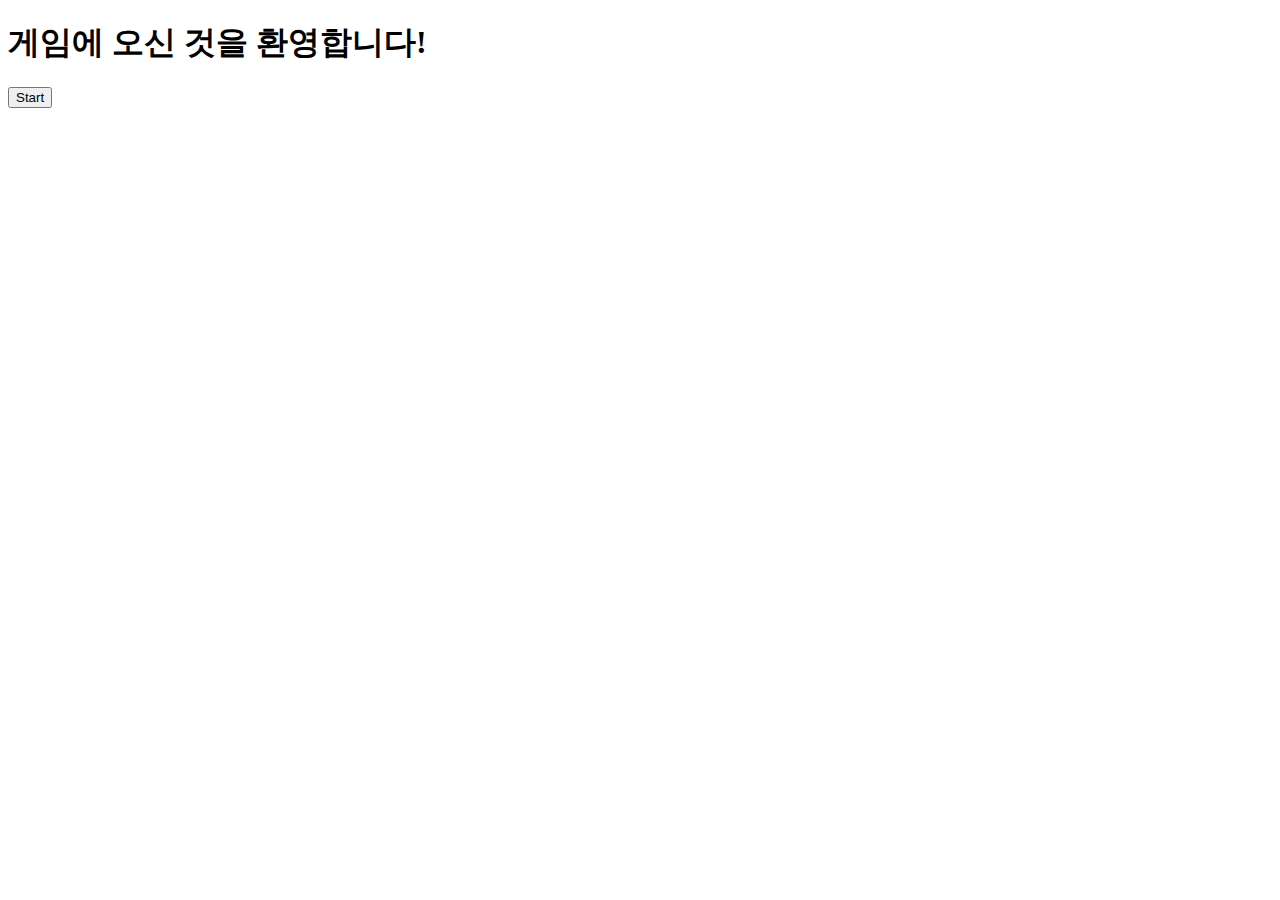
==== index.html @ 8b7ad7e2 "Update index.html" ====
<!DOCTYPE html>
<html lang="ko">
<head>
    <meta charset="UTF-8">
    <meta name="viewport" content="width=device-width, initial-scale=1.0">
    <title>게임 시작</title>
    <link rel="stylesheet" href="styles.css">
</head>
<body>
    <div class="container">
        <h1>게임에 오신 것을 환영합니다!</h1>
        <button id="start-button">Start</button>
    </div>
    <script src="script.js"></script>
</body>
</html>
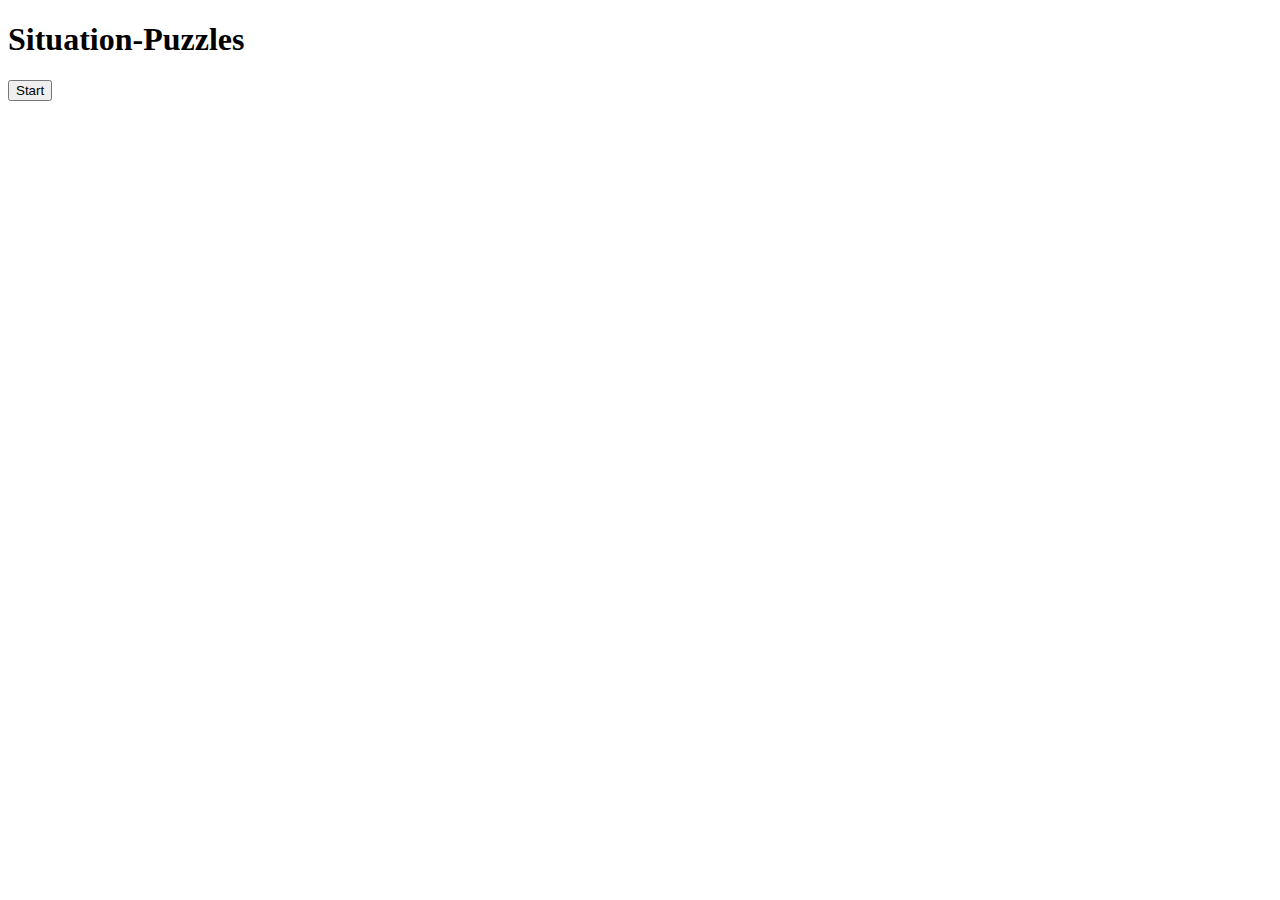
==== commit 4d653c08: "Update index.html" ====
--- a/index.html
+++ b/index.html
@@ -3,13 +3,13 @@
 <head>
     <meta charset="UTF-8">
     <meta name="viewport" content="width=device-width, initial-scale=1.0">
-    <title>게임 시작</title>
+    <title>Situation-Puzzles</title>
     <link rel="stylesheet" href="styles.css">
 </head>
 <body>
     <div class="container">
-        <h1>게임에 오신 것을 환영합니다!</h1>
-        <button id="start-button">Start</button>
+        <h1>Situation-Puzzles</h1>
+        <button id="startButton">Start</button>
     </div>
     <script src="script.js"></script>
 </body>
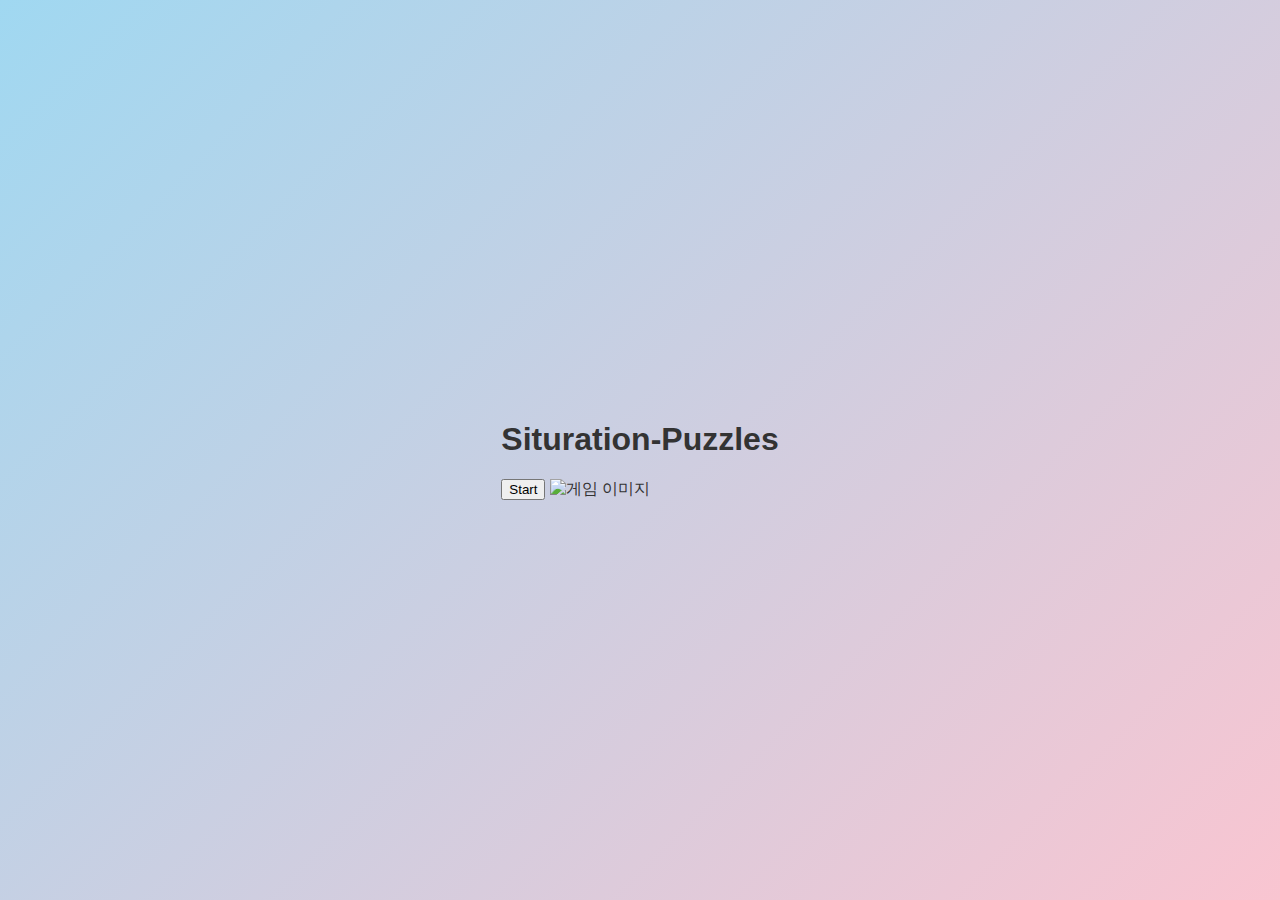
==== commit 36835a06: "Update index.html" ====
--- a/index.html
+++ b/index.html
@@ -3,14 +3,21 @@
 <head>
     <meta charset="UTF-8">
     <meta name="viewport" content="width=device-width, initial-scale=1.0">
-    <title>Situation-Puzzles</title>
-    <link rel="stylesheet" href="styles.css">
+    <title>Situration-Puzzles</title>
+    <link rel="stylesheet" href="style.css">
 </head>
 <body>
-    <div class="container">
-        <h1>Situation-Puzzles</h1>
-        <button id="startButton">Start</button>
+    <div class="main-container">
+        <h1 class="game-title">Situration-Puzzles</h1>
+        <button id="start-button" class="start-button">Start</button>
+        <img src="your-image-url.jpg" alt="게임 이미지" class="game-image">
     </div>
-    <script src="script.js"></script>
+
+    <script>
+        // Start 버튼 클릭 시 문제 페이지로 이동
+        document.getElementById('start-button').addEventListener('click', function() {
+            window.location.href = 'game.html';
+        });
+    </script>
 </body>
 </html>
--- a/style.css
+++ b/style.css
@@ -0,0 +1,125 @@
+/* 전체 바디 스타일 */
+body {
+    font-family: 'Arial', sans-serif;
+    background: linear-gradient(135deg, #a0d8f1, #f9c5d1); /* 하늘색과 연핑크색 그라데이션 */
+    color: #333;
+    margin: 0;
+    padding: 0;
+    display: flex;
+    justify-content: center;
+    align-items: center;
+    height: 100vh;
+}
+
+/* 게임 컨테이너 */
+.game-container {
+    background: white;
+    border-radius: 15px;
+    width: 90%;
+    max-width: 800px;
+    padding: 30px;
+    box-shadow: 0 10px 20px rgba(0, 0, 0, 0.1);
+    text-align: center;
+}
+
+/* 게임 상태 텍스트 */
+.game-status {
+    margin-bottom: 40px;
+}
+
+h2 {
+    font-size: 2.5rem;
+    color: #6d4f8c;
+    margin-bottom: 20px;
+}
+
+#situation {
+    font-size: 1.2rem;
+    color: #555;
+    line-height: 1.6;
+}
+
+/* 채팅 로그 */
+.chat-container {
+    background-color: #f1f1f1;
+    border-radius: 10px;
+    padding: 20px;
+    height: 300px;
+    overflow-y: scroll;
+    margin-bottom: 20px;
+    box-shadow: 0 0 15px rgba(0, 0, 0, 0.05);
+}
+
+#chat-log {
+    font-size: 1.1rem;
+    color: #333;
+}
+
+/* 입력 필드 */
+.input-container {
+    display: flex;
+    justify-content: space-between;
+    align-items: center;
+    margin-bottom: 20px;
+}
+
+#user-input {
+    width: 80%;
+    padding: 12px;
+    border: 2px solid #c0c0c0;
+    border-radius: 10px;
+    font-size: 1rem;
+    outline: none;
+    margin-right: 10px;
+}
+
+#user-input:focus {
+    border-color: #6d4f8c;
+}
+
+/* 질문 버튼 */
+#send-button {
+    padding: 12px 20px;
+    background-color: #6d4f8c;
+    color: white;
+    border: none;
+    border-radius: 10px;
+    cursor: pointer;
+    font-size: 1.1rem;
+    transition: background-color 0.3s;
+}
+
+#send-button:hover {
+    background-color: #5a3e7b;
+}
+
+/* 게임 시작 버튼 */
+#start-game {
+    padding: 15px 30px;
+    background-color: #f4b9d1;
+    color: white;
+    border: none;
+    border-radius: 10px;
+    font-size: 1.3rem;
+    cursor: pointer;
+    transition: background-color 0.3s;
+    margin-top: 20px;
+}
+
+#start-game:hover {
+    background-color: #e79fb6;
+}
+
+/* 스크롤바 스타일 */
+.chat-container::-webkit-scrollbar {
+    width: 8px;
+}
+
+.chat-container::-webkit-scrollbar-thumb {
+    background-color: #f4b9d1;
+    border-radius: 10px;
+}
+
+.chat-container::-webkit-scrollbar-track {
+    background-color: #f1f1f1;
+}
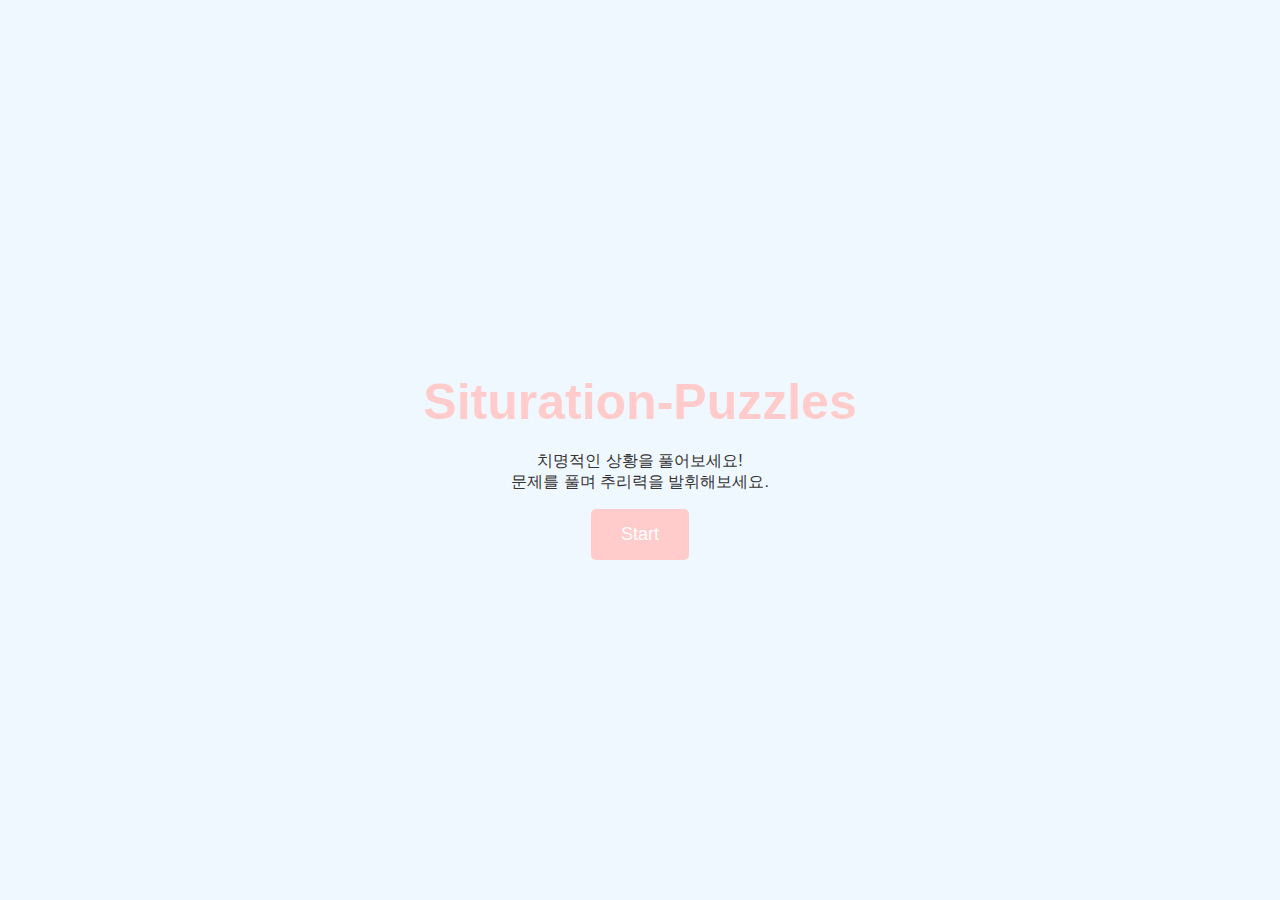
==== commit 527fbfb5: "Update index.html" ====
--- a/index.html
+++ b/index.html
@@ -8,9 +8,14 @@
 </head>
 <body>
     <div class="main-container">
-        <h1 class="game-title">Situration-Puzzles</h1>
-        <button id="start-button" class="start-button">Start</button>
-        <img src="your-image-url.jpg" alt="게임 이미지" class="game-image">
+        <div class="game-box">
+            <h1 class="game-title">Situration-Puzzles</h1>
+            <p class="game-description">
+                치명적인 상황을 풀어보세요! <br>
+                문제를 풀며 추리력을 발휘해보세요.
+            </p>
+            <button id="start-button" class="start-button">Start</button>
+        </div>
     </div>
 
     <script>
--- a/style.css
+++ b/style.css
@@ -1,125 +1,127 @@
-/* 전체 바디 스타일 */
+/* 기본 스타일 */
 body {
     font-family: 'Arial', sans-serif;
-    background: linear-gradient(135deg, #a0d8f1, #f9c5d1); /* 하늘색과 연핑크색 그라데이션 */
-    color: #333;
     margin: 0;
     padding: 0;
+    background-color: #f0f8ff; /* 연한 하늘색 */
+    color: #333;
     display: flex;
     justify-content: center;
     align-items: center;
     height: 100vh;
 }
 
-/* 게임 컨테이너 */
-.game-container {
-    background: white;
-    border-radius: 15px;
-    width: 90%;
-    max-width: 800px;
-    padding: 30px;
-    box-shadow: 0 10px 20px rgba(0, 0, 0, 0.1);
+/* 메인 화면 스타일 */
+.main-container {
     text-align: center;
 }
 
-/* 게임 상태 텍스트 */
-.game-status {
-    margin-bottom: 40px;
-}
-
-h2 {
-    font-size: 2.5rem;
-    color: #6d4f8c;
+.game-title {
+    font-size: 50px;
+    color: #ffcccb; /* 연핑크색 */
     margin-bottom: 20px;
 }
 
-#situation {
-    font-size: 1.2rem;
-    color: #555;
-    line-height: 1.6;
-}
-
-/* 채팅 로그 */
-.chat-container {
-    background-color: #f1f1f1;
-    border-radius: 10px;
-    padding: 20px;
-    height: 300px;
-    overflow-y: scroll;
-    margin-bottom: 20px;
-    box-shadow: 0 0 15px rgba(0, 0, 0, 0.05);
-}
-
-#chat-log {
-    font-size: 1.1rem;
-    color: #333;
-}
-
-/* 입력 필드 */
-.input-container {
-    display: flex;
-    justify-content: space-between;
-    align-items: center;
-    margin-bottom: 20px;
-}
-
-#user-input {
-    width: 80%;
-    padding: 12px;
-    border: 2px solid #c0c0c0;
-    border-radius: 10px;
-    font-size: 1rem;
-    outline: none;
-    margin-right: 10px;
-}
-
-#user-input:focus {
-    border-color: #6d4f8c;
-}
-
-/* 질문 버튼 */
-#send-button {
-    padding: 12px 20px;
-    background-color: #6d4f8c;
-    color: white;
+.start-button {
+    background-color: #ffcccb;
+    color: #fff;
+    padding: 15px 30px;
     border: none;
-    border-radius: 10px;
+    border-radius: 5px;
+    font-size: 18px;
     cursor: pointer;
-    font-size: 1.1rem;
     transition: background-color 0.3s;
 }
 
-#send-button:hover {
-    background-color: #5a3e7b;
+.start-button:hover {
+    background-color: #ff99a1;
 }
 
-/* 게임 시작 버튼 */
-#start-game {
-    padding: 15px 30px;
-    background-color: #f4b9d1;
-    color: white;
-    border: none;
-    border-radius: 10px;
-    font-size: 1.3rem;
-    cursor: pointer;
-    transition: background-color 0.3s;
+.game-image {
+    width: 100%;
+    max-width: 400px;
     margin-top: 20px;
 }
 
-#start-game:hover {
-    background-color: #e79fb6;
+/* 게임 페이지 스타일 */
+.game-container {
+    width: 100%;
+    max-width: 700px;
+    padding: 20px;
+    background-color: #fff;
+    border-radius: 15px;
+    box-shadow: 0 4px 8px rgba(0, 0, 0, 0.1);
 }
 
-/* 스크롤바 스타일 */
-.chat-container::-webkit-scrollbar {
-    width: 8px;
+.situation-box {
+    background-color: #ffebf0; /* 연핑크색 */
+    padding: 20px;
+    border-radius: 10px;
+    margin-bottom: 30px;
 }
 
-.chat-container::-webkit-scrollbar-thumb {
-    background-color: #f4b9d1;
-    border-radius: 10px;
+.situation-box h2 {
+    font-size: 24px;
+    color: #ff6699;
 }
 
-.chat-container::-webkit-scrollbar-track {
-    background-color: #f1f1f1;
+.situation-box p {
+    font-size: 18px;
+    line-height: 1.5;
 }
+
+.question-buttons {
+    display: flex;
+    flex-direction: column;
+    gap: 15px;
+}
+
+.question-button {
+    background-color: #aee2f0; /* 하늘색 */
+    color: #fff;
+    padding: 15px;
+    border: none;
+    border-radius: 10px;
+    font-size: 18px;
+    cursor: pointer;
+    transition: background-color 0.3s;
+}
+
+.question-button:hover {
+    background-color: #7cd2e5;
+}
+
+/* 팝업 스타일 */
+.popup {
+    display: none;
+    position: fixed;
+    top: 0;
+    left: 0;
+    width: 100%;
+    height: 100%;
+    background-color: rgba(0, 0, 0, 0.5);
+    justify-content: center;
+    align-items: center;
+}
+
+.popup-content {
+    background-color: #fff;
+    padding: 30px;
+    border-radius: 10px;
+    text-align: center;
+    box-shadow: 0 4px 8px rgba(0, 0, 0, 0.1);
+}
+
+.popup-close {
+    font-size: 25px;
+    color: #333;
+    cursor: pointer;
+    position: absolute;
+    top: 10px;
+    right: 10px;
+}
+
+.popup-close:hover {
+    color: #ff6699;
+}
+
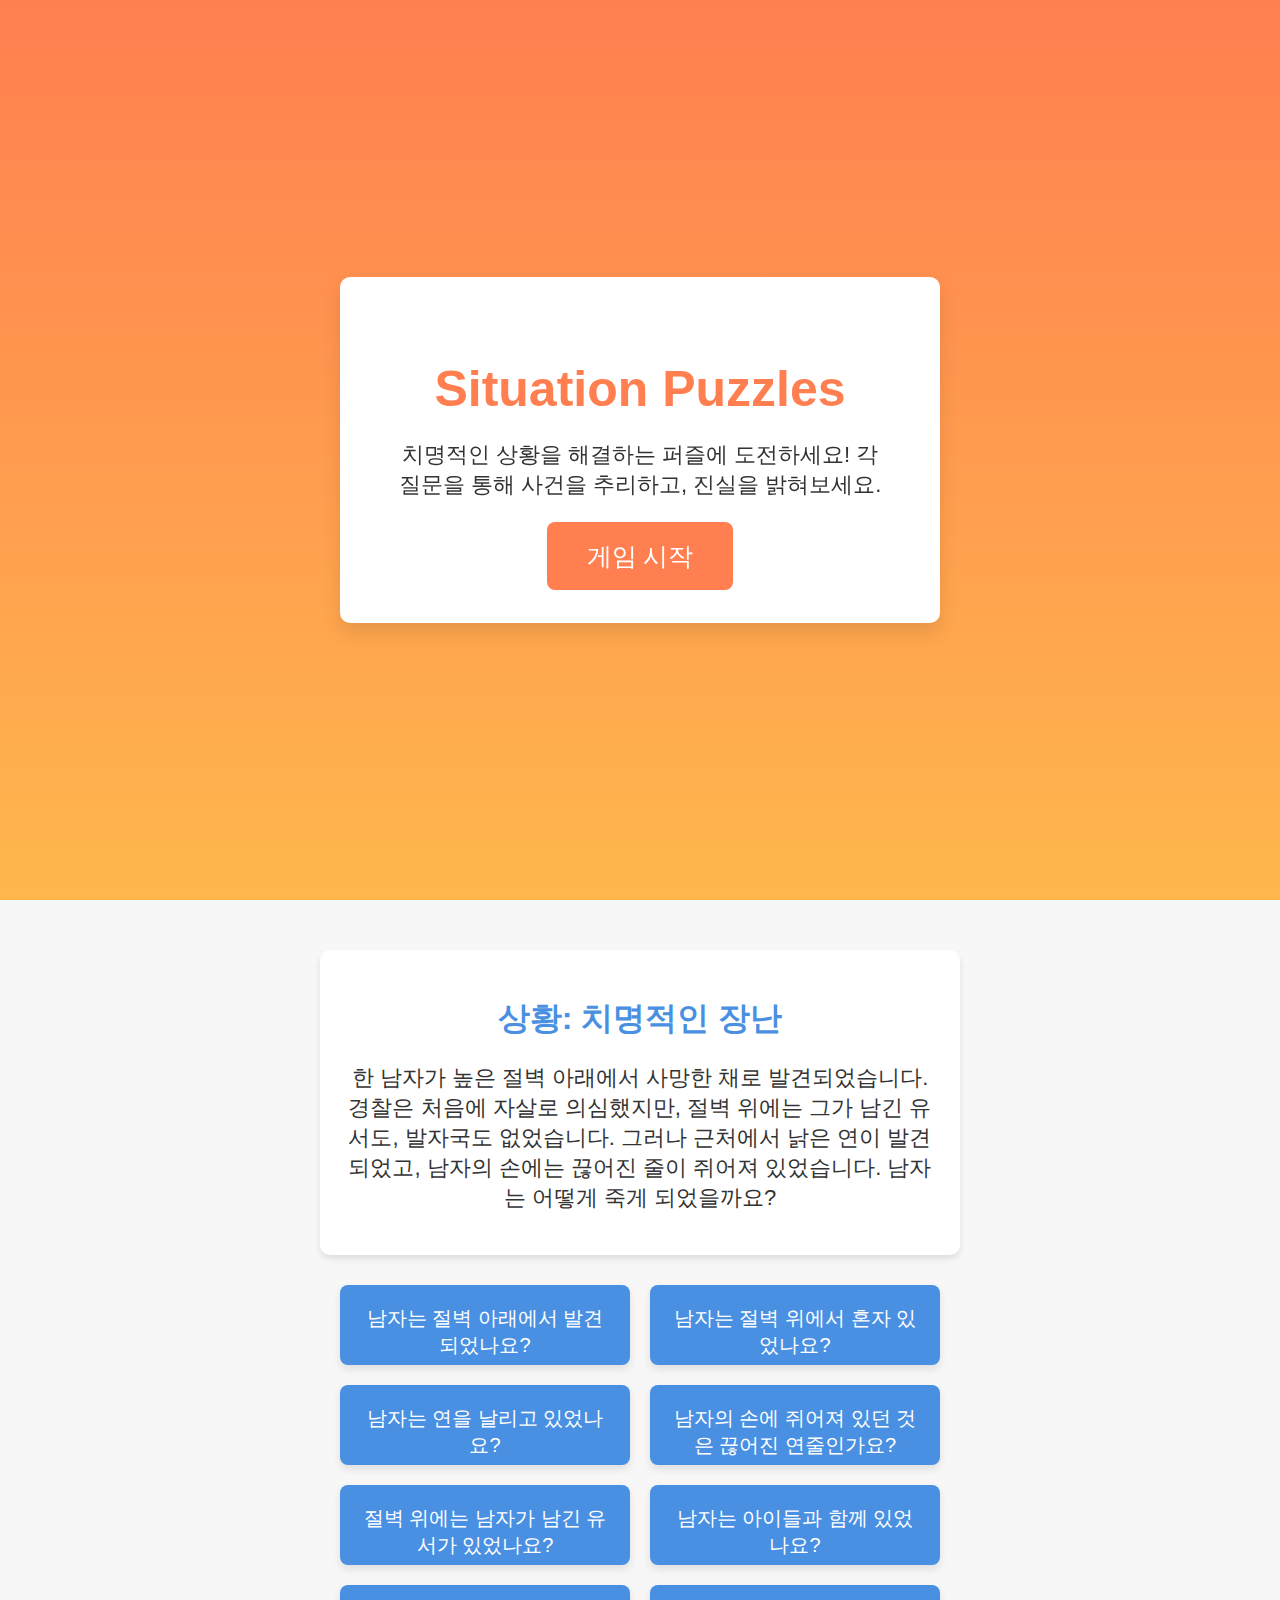
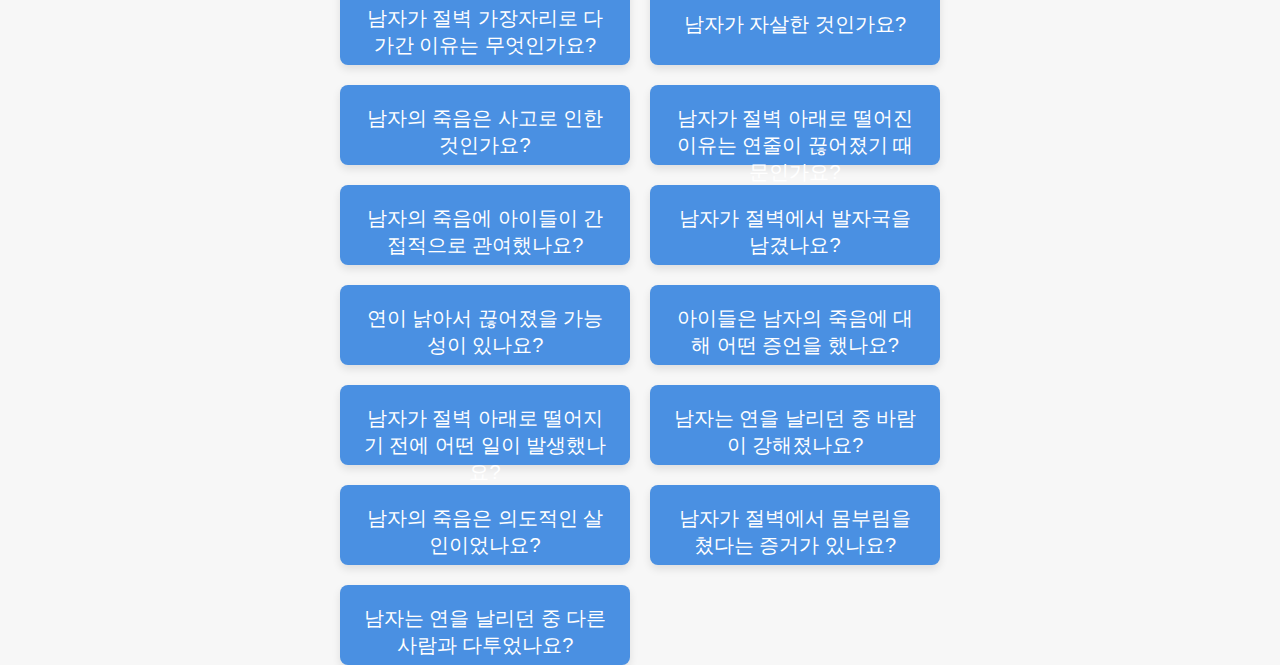
==== commit 68e159b5: "Update index.html" ====
--- a/index.html
+++ b/index.html
@@ -1,27 +1,70 @@
 <!DOCTYPE html>
 <html lang="ko">
+    <meta name="viewport" content="width=device-width, initial-scale=1.0">
+
 <head>
     <meta charset="UTF-8">
     <meta name="viewport" content="width=device-width, initial-scale=1.0">
-    <title>Situration-Puzzles</title>
+    <title>게임 페이지</title>
     <link rel="stylesheet" href="style.css">
 </head>
 <body>
-    <div class="main-container">
-        <div class="game-box">
-            <h1 class="game-title">Situration-Puzzles</h1>
-            <p class="game-description">
-                치명적인 상황을 풀어보세요! <br>
-                문제를 풀며 추리력을 발휘해보세요.
+    <!-- 메인 페이지 섹션 -->
+    <div class="main-page-container">
+        <div class="main-box">
+            <h1 class="main-title">Situation Puzzles</h1>
+            <p class="main-description">
+                치명적인 상황을 해결하는 퍼즐에 도전하세요! 각 질문을 통해 사건을 추리하고, 진실을 밝혀보세요.
             </p>
-            <button id="start-button" class="start-button">Start</button>
+            <a href="game.html" class="start-game-button">게임 시작</a>
+        </div>
+    </div>
+
+    <!-- 게임 페이지 섹션 -->
+    <div class="game-container">
+        <div class="situation-box">
+            <h2 class="situation-title">상황: 치명적인 장난</h2>
+            <p class="situation-description">
+                한 남자가 높은 절벽 아래에서 사망한 채로 발견되었습니다. 경찰은 처음에 자살로 의심했지만, 절벽 위에는 그가 남긴 유서도, 발자국도 없었습니다. 그러나 근처에서 낡은 연이 발견되었고, 남자의 손에는 끊어진 줄이 쥐어져 있었습니다. 남자는 어떻게 죽게 되었을까요?
+            </p>
+        </div>
+
+        <div class="question-buttons">
+            <button class="question-button" onclick="showAnswer('예')">남자는 절벽 아래에서 발견되었나요?</button>
+            <button class="question-button" onclick="showAnswer('아니오')">남자는 절벽 위에서 혼자 있었나요?</button>
+            <button class="question-button" onclick="showAnswer('예')">남자는 연을 날리고 있었나요?</button>
+            <button class="question-button" onclick="showAnswer('예')">남자의 손에 쥐어져 있던 것은 끊어진 연줄인가요?</button>
+            <button class="question-button" onclick="showAnswer('아니오')">절벽 위에는 남자가 남긴 유서가 있었나요?</button>
+            <button class="question-button" onclick="showAnswer('예')">남자는 아이들과 함께 있었나요?</button>
+            <button class="question-button" onclick="showAnswer('연을 잡으려는 아이들을 막으려 함')">남자가 절벽 가장자리로 다가간 이유는 무엇인가요?</button>
+            <button class="question-button" onclick="showAnswer('아니오')">남자가 자살한 것인가요?</button>
+            <button class="question-button" onclick="showAnswer('예')">남자의 죽음은 사고로 인한 것인가요?</button>
+            <button class="question-button" onclick="showAnswer('예')">남자가 절벽 아래로 떨어진 이유는 연줄이 끊어졌기 때문인가요?</button>
+            <button class="question-button" onclick="showAnswer('예')">남자의 죽음에 아이들이 간접적으로 관여했나요?</button>
+            <button class="question-button" onclick="showAnswer('아니오')">남자가 절벽에서 발자국을 남겼나요?</button>
+            <button class="question-button" onclick="showAnswer('예')">연이 낡아서 끊어졌을 가능성이 있나요?</button>
+            <button class="question-button" onclick="showAnswer('남자가 연을 잡으려 했다고 주장함')">아이들은 남자의 죽음에 대해 어떤 증언을 했나요?</button>
+            <button class="question-button" onclick="showAnswer('연이 바람에 날아갔다')">남자가 절벽 아래로 떨어지기 전에 어떤 일이 발생했나요?</button>
+            <button class="question-button" onclick="showAnswer('예')">남자는 연을 날리던 중 바람이 강해졌나요?</button>
+            <button class="question-button" onclick="showAnswer('아니오')">남자의 죽음은 의도적인 살인이었나요?</button>
+            <button class="question-button" onclick="showAnswer('아니오')">남자가 절벽에서 몸부림을 쳤다는 증거가 있나요?</button>
+            <button class="question-button" onclick="showAnswer('아니오')">남자는 연을 날리던 중 다른 사람과 다투었나요?</button>
+        </div>
+
+        <div id="answer-popup" class="answer-popup">
+            <p id="answer-text"></p>
+            <button id="close-popup" class="close-popup">닫기</button>
         </div>
     </div>
 
     <script>
-        // Start 버튼 클릭 시 문제 페이지로 이동
-        document.getElementById('start-button').addEventListener('click', function() {
-            window.location.href = 'game.html';
+        function showAnswer(answer) {
+            document.getElementById('answer-text').textContent = "답변: " + answer;
+            document.getElementById('answer-popup').style.display = 'block';
+        }
+
+        document.getElementById('close-popup').addEventListener('click', function() {
+            document.getElementById('answer-popup').style.display = 'none';
         });
     </script>
 </body>
--- a/style.css
+++ b/style.css
@@ -1,127 +1,150 @@
 /* 기본 스타일 */
-body {
-    font-family: 'Arial', sans-serif;
+html, body {
     margin: 0;
     padding: 0;
-    background-color: #f0f8ff; /* 연한 하늘색 */
-    color: #333;
+    height: 100%;
+    font-family: 'Arial', sans-serif;
+    background-color: #f7f7f7;
+}
+
+/* 메인 페이지 */
+.main-page-container {
     display: flex;
     justify-content: center;
     align-items: center;
     height: 100vh;
+    background: linear-gradient(to bottom, #ff7f50, #ffb74d);
 }
 
-/* 메인 화면 스타일 */
-.main-container {
+.main-box {
+    text-align: center;
+    padding: 50px;
+    background-color: #ffffff;
+    box-shadow: 0 10px 20px rgba(0, 0, 0, 0.1);
+    transform: rotateY(0deg);
+    animation: rotate-box 6s infinite alternate;
+    border-radius: 10px;
+    max-width: 500px;
+    width: 100%;
+    transition: transform 0.5s ease-in-out;
+}
+
+@keyframes rotate-box {
+    0% {
+        transform: rotateY(0deg);
+    }
+    100% {
+        transform: rotateY(360deg);
+    }
+}
+
+.main-title {
+    font-size: 50px;
+    color: #ff7f50;
+    margin-bottom: 20px;
+}
+
+.main-description {
+    font-size: 22px;
+    color: #333;
+    margin-bottom: 40px;
+}
+
+.start-game-button {
+    background-color: #ff7f50;
+    color: white;
+    font-size: 25px;
+    padding: 20px 40px;
+    border-radius: 8px;
+    text-decoration: none;
+    transition: background-color 0.3s ease;
+}
+
+.start-game-button:hover {
+    background-color: #ff5722;
+}
+
+/* 게임 페이지 컨테이너 */
+.game-container {
+    display: flex;
+    flex-direction: column;
+    align-items: center;
+    justify-content: flex-start;
+    padding-top: 50px;
+    min-height: 100vh;
     text-align: center;
 }
 
-.game-title {
-    font-size: 50px;
-    color: #ffcccb; /* 연핑크색 */
-    margin-bottom: 20px;
+/* 상황 박스 */
+.situation-box {
+    background-color: #ffffff;
+    padding: 20px;
+    border-radius: 10px;
+    box-shadow: 0 4px 6px rgba(0, 0, 0, 0.1);
+    margin-bottom: 30px;
+    width: 80%;
+    max-width: 600px;
 }
 
-.start-button {
-    background-color: #ffcccb;
-    color: #fff;
-    padding: 15px 30px;
-    border: none;
-    border-radius: 5px;
-    font-size: 18px;
-    cursor: pointer;
-    transition: background-color 0.3s;
+.situation-title {
+    font-size: 32px;
+    color: #4a90e2;
+    margin-bottom: 10px;
 }
 
-.start-button:hover {
-    background-color: #ff99a1;
+.situation-description {
+    font-size: 22px;
+    color: #333;
 }
 
-.game-image {
-    width: 100%;
-    max-width: 400px;
-    margin-top: 20px;
+/* 질문 버튼들 */
+.question-buttons {
+    display: grid;
+    grid-template-columns: repeat(2, 1fr);
+    gap: 20px;
+    max-width: 600px;
+    width: 80%;
 }
 
-/* 게임 페이지 스타일 */
-.game-container {
-    width: 100%;
-    max-width: 700px;
+/* 각 질문 버튼 */
+.question-button {
+    font-size: 20px;
     padding: 20px;
-    background-color: #fff;
-    border-radius: 15px;
+    background-color: #4a90e2;
+    color: white;
+    border: none;
+    border-radius: 8px;
+    cursor: pointer;
+    transition: transform 0.2s ease, box-shadow 0.2s ease;
     box-shadow: 0 4px 8px rgba(0, 0, 0, 0.1);
-}
-
-.situation-box {
-    background-color: #ffebf0; /* 연핑크색 */
-    padding: 20px;
-    border-radius: 10px;
-    margin-bottom: 30px;
-}
-
-.situation-box h2 {
-    font-size: 24px;
-    color: #ff6699;
-}
-
-.situation-box p {
-    font-size: 18px;
-    line-height: 1.5;
-}
-
-.question-buttons {
-    display: flex;
-    flex-direction: column;
-    gap: 15px;
-}
-
-.question-button {
-    background-color: #aee2f0; /* 하늘색 */
-    color: #fff;
-    padding: 15px;
-    border: none;
-    border-radius: 10px;
-    font-size: 18px;
-    cursor: pointer;
-    transition: background-color 0.3s;
+    height: 80px;
 }
 
 .question-button:hover {
-    background-color: #7cd2e5;
+    transform: scale(1.05);
+    box-shadow: 0 6px 12px rgba(0, 0, 0, 0.15);
 }
 
-/* 팝업 스타일 */
-.popup {
+/* 팝업창 스타일 */
+.answer-popup {
     display: none;
     position: fixed;
-    top: 0;
-    left: 0;
-    width: 100%;
-    height: 100%;
-    background-color: rgba(0, 0, 0, 0.5);
-    justify-content: center;
-    align-items: center;
+    top: 50%;
+    left: 50%;
+    transform: translate(-50%, -50%);
+    padding: 20px;
+    background-color: #ffffff;
+    border-radius: 10px;
+    box-shadow: 0 4px 8px rgba(0, 0, 0, 0.3);
+    z-index: 1000;
 }
 
-.popup-content {
-    background-color: #fff;
-    padding: 30px;
-    border-radius: 10px;
-    text-align: center;
-    box-shadow: 0 4px 8px rgba(0, 0, 0, 0.1);
+.close-popup {
+    background-color: #f44336;
+    color: white;
+    border: none;
+    padding: 10px 20px;
+    border-radius: 5px;
+    cursor: pointer;
+    margin-top: 10px;
 }
-
-.popup-close {
-    font-size: 25px;
-    color: #333;
-    cursor: pointer;
-    position: absolute;
-    top: 10px;
-    right: 10px;
-}
-
-.popup-close:hover {
-    color: #ff6699;
-}
-
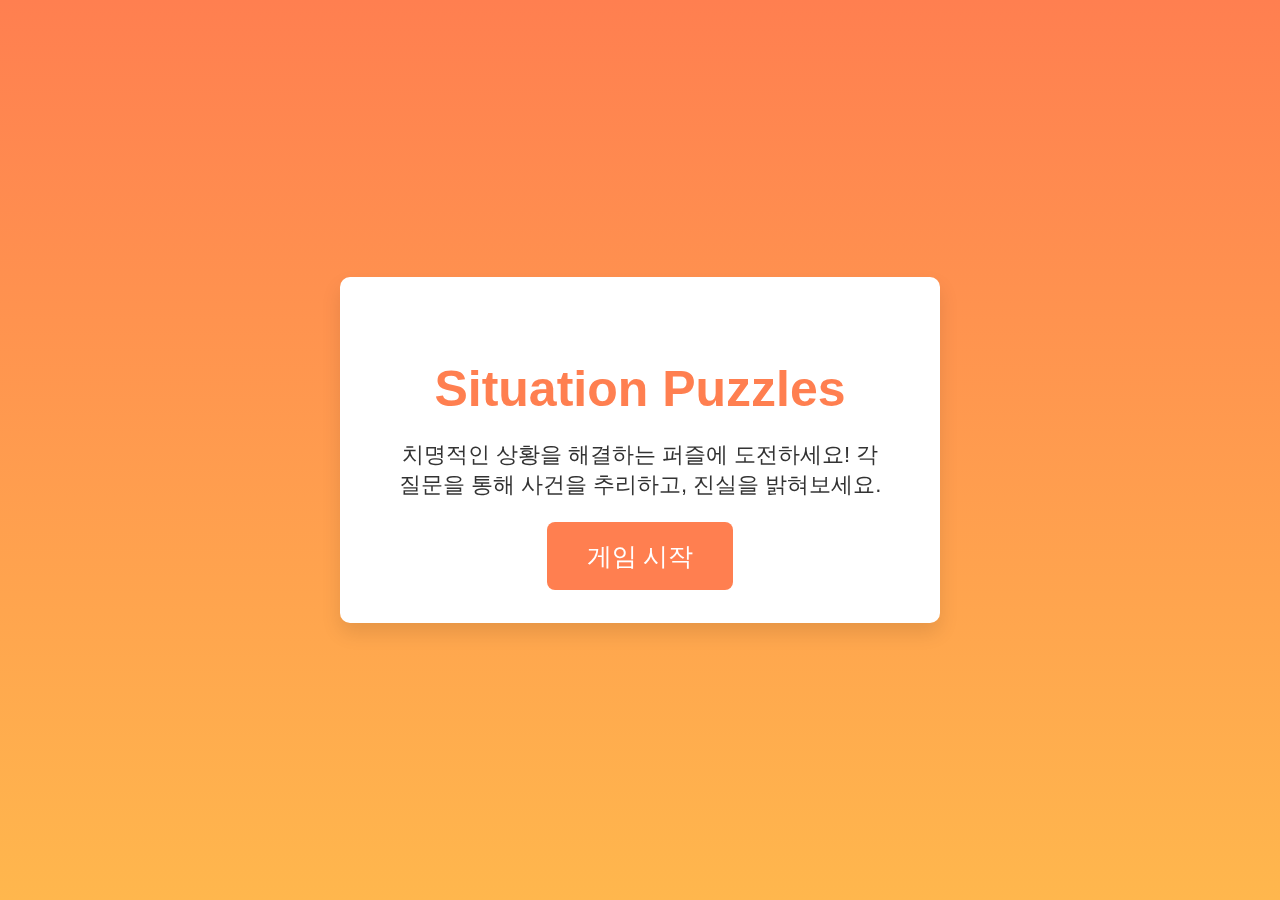
==== commit 82285c21: "Update index.html" ====
--- a/index.html
+++ b/index.html
@@ -20,52 +20,4 @@
         </div>
     </div>
 
-    <!-- 게임 페이지 섹션 -->
-    <div class="game-container">
-        <div class="situation-box">
-            <h2 class="situation-title">상황: 치명적인 장난</h2>
-            <p class="situation-description">
-                한 남자가 높은 절벽 아래에서 사망한 채로 발견되었습니다. 경찰은 처음에 자살로 의심했지만, 절벽 위에는 그가 남긴 유서도, 발자국도 없었습니다. 그러나 근처에서 낡은 연이 발견되었고, 남자의 손에는 끊어진 줄이 쥐어져 있었습니다. 남자는 어떻게 죽게 되었을까요?
-            </p>
-        </div>
-
-        <div class="question-buttons">
-            <button class="question-button" onclick="showAnswer('예')">남자는 절벽 아래에서 발견되었나요?</button>
-            <button class="question-button" onclick="showAnswer('아니오')">남자는 절벽 위에서 혼자 있었나요?</button>
-            <button class="question-button" onclick="showAnswer('예')">남자는 연을 날리고 있었나요?</button>
-            <button class="question-button" onclick="showAnswer('예')">남자의 손에 쥐어져 있던 것은 끊어진 연줄인가요?</button>
-            <button class="question-button" onclick="showAnswer('아니오')">절벽 위에는 남자가 남긴 유서가 있었나요?</button>
-            <button class="question-button" onclick="showAnswer('예')">남자는 아이들과 함께 있었나요?</button>
-            <button class="question-button" onclick="showAnswer('연을 잡으려는 아이들을 막으려 함')">남자가 절벽 가장자리로 다가간 이유는 무엇인가요?</button>
-            <button class="question-button" onclick="showAnswer('아니오')">남자가 자살한 것인가요?</button>
-            <button class="question-button" onclick="showAnswer('예')">남자의 죽음은 사고로 인한 것인가요?</button>
-            <button class="question-button" onclick="showAnswer('예')">남자가 절벽 아래로 떨어진 이유는 연줄이 끊어졌기 때문인가요?</button>
-            <button class="question-button" onclick="showAnswer('예')">남자의 죽음에 아이들이 간접적으로 관여했나요?</button>
-            <button class="question-button" onclick="showAnswer('아니오')">남자가 절벽에서 발자국을 남겼나요?</button>
-            <button class="question-button" onclick="showAnswer('예')">연이 낡아서 끊어졌을 가능성이 있나요?</button>
-            <button class="question-button" onclick="showAnswer('남자가 연을 잡으려 했다고 주장함')">아이들은 남자의 죽음에 대해 어떤 증언을 했나요?</button>
-            <button class="question-button" onclick="showAnswer('연이 바람에 날아갔다')">남자가 절벽 아래로 떨어지기 전에 어떤 일이 발생했나요?</button>
-            <button class="question-button" onclick="showAnswer('예')">남자는 연을 날리던 중 바람이 강해졌나요?</button>
-            <button class="question-button" onclick="showAnswer('아니오')">남자의 죽음은 의도적인 살인이었나요?</button>
-            <button class="question-button" onclick="showAnswer('아니오')">남자가 절벽에서 몸부림을 쳤다는 증거가 있나요?</button>
-            <button class="question-button" onclick="showAnswer('아니오')">남자는 연을 날리던 중 다른 사람과 다투었나요?</button>
-        </div>
-
-        <div id="answer-popup" class="answer-popup">
-            <p id="answer-text"></p>
-            <button id="close-popup" class="close-popup">닫기</button>
-        </div>
-    </div>
-
-    <script>
-        function showAnswer(answer) {
-            document.getElementById('answer-text').textContent = "답변: " + answer;
-            document.getElementById('answer-popup').style.display = 'block';
-        }
-
-        document.getElementById('close-popup').addEventListener('click', function() {
-            document.getElementById('answer-popup').style.display = 'none';
-        });
-    </script>
-</body>
 </html>
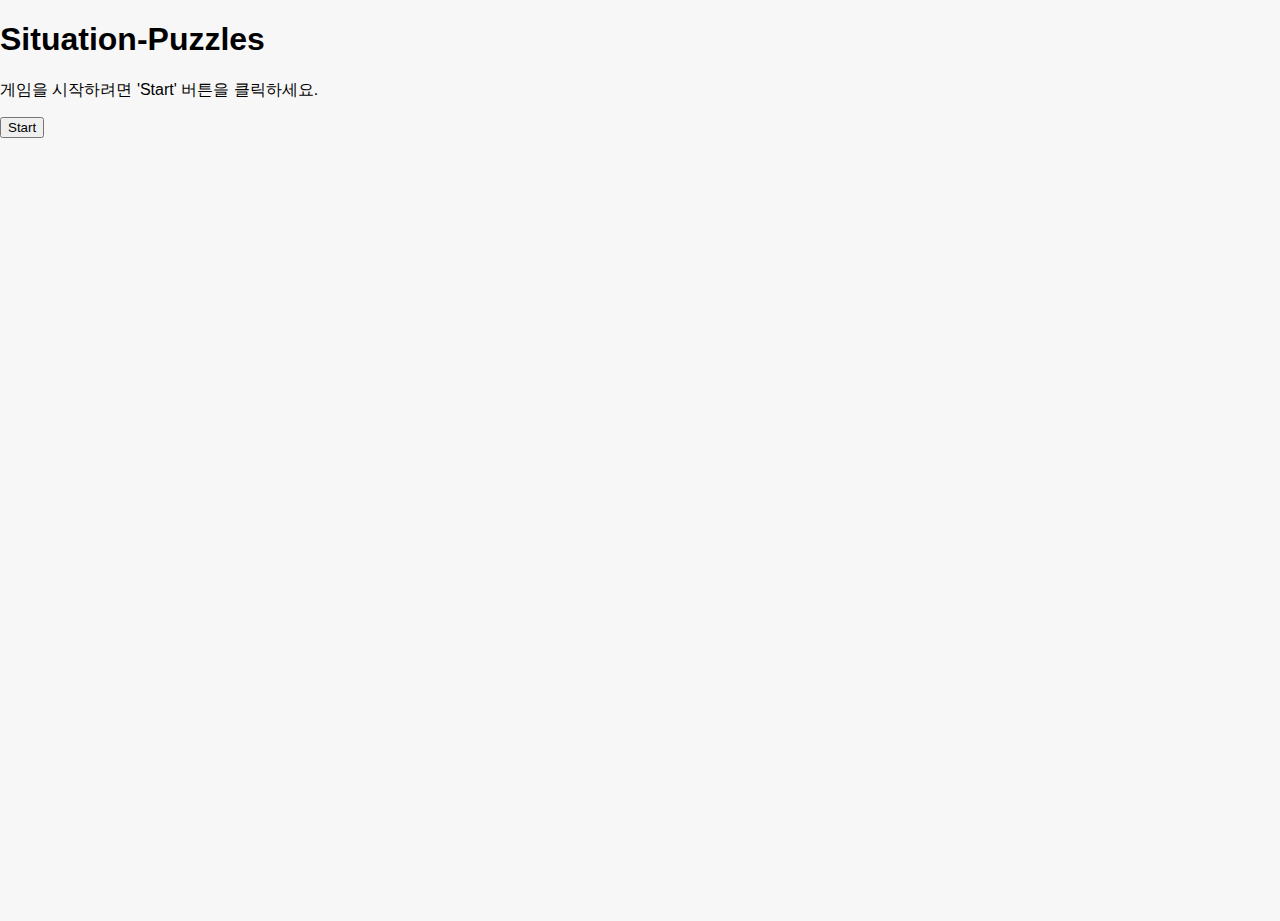
==== commit 69f679d6: "Update index.html" ====
--- a/index.html
+++ b/index.html
@@ -1,23 +1,20 @@
 <!DOCTYPE html>
 <html lang="ko">
-    <meta name="viewport" content="width=device-width, initial-scale=1.0">
-
 <head>
     <meta charset="UTF-8">
     <meta name="viewport" content="width=device-width, initial-scale=1.0">
-    <title>게임 페이지</title>
+    <title>Situation-Puzzles</title>
     <link rel="stylesheet" href="style.css">
 </head>
 <body>
-    <!-- 메인 페이지 섹션 -->
-    <div class="main-page-container">
-        <div class="main-box">
-            <h1 class="main-title">Situation Puzzles</h1>
-            <p class="main-description">
-                치명적인 상황을 해결하는 퍼즐에 도전하세요! 각 질문을 통해 사건을 추리하고, 진실을 밝혀보세요.
-            </p>
-            <a href="game.html" class="start-game-button">게임 시작</a>
+    <div class="main-container">
+        <div class="game-box">
+            <h1>Situation-Puzzles</h1>
+            <p class="game-description">게임을 시작하려면 'Start' 버튼을 클릭하세요.</p>
+            <a href="game.html">
+                <button class="start-button">Start</button>
+            </a>
         </div>
     </div>
-
+</body>
 </html>
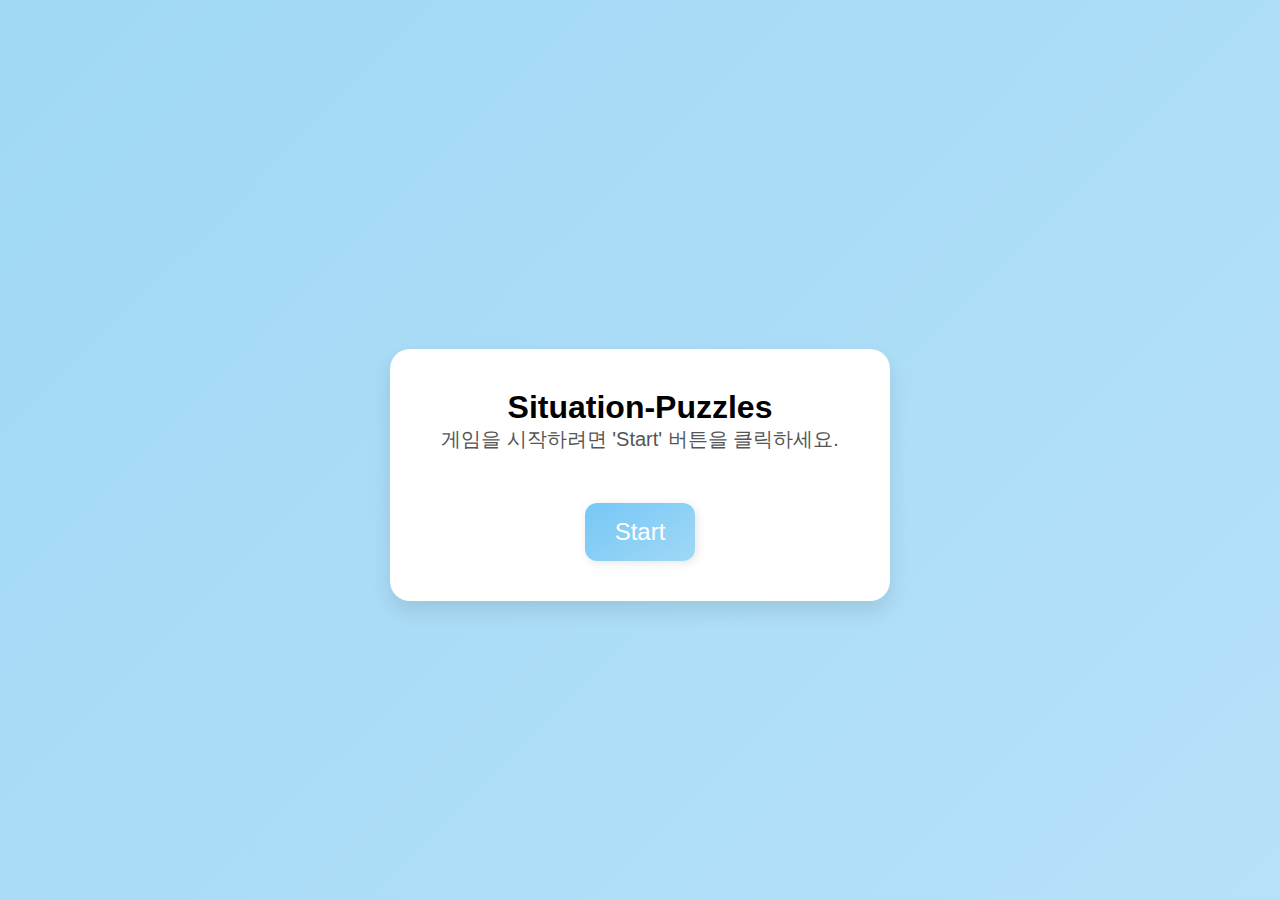
==== commit 01e00b47: "Update index.html" ====
--- a/index.html
+++ b/index.html
@@ -1,11 +1,12 @@
 <!DOCTYPE html>
 <html lang="ko">
-<head>
+    <head>
     <meta charset="UTF-8">
     <meta name="viewport" content="width=device-width, initial-scale=1.0">
-    <title>Situation-Puzzles</title>
-    <link rel="stylesheet" href="style.css">
+    <title>게임 페이지</title>
+    <link rel="stylesheet" href="style.css"> <!-- 여기에 style.css 경로 확인 -->
 </head>
+
 <body>
     <div class="main-container">
         <div class="game-box">
--- a/style.css
+++ b/style.css
@@ -1,150 +1,162 @@
-/* 기본 스타일 */
-html, body {
+/* Reset basic styles */
+* {
     margin: 0;
     padding: 0;
-    height: 100%;
-    font-family: 'Arial', sans-serif;
-    background-color: #f7f7f7;
+    box-sizing: border-box;
 }
 
-/* 메인 페이지 */
-.main-page-container {
+/* Body background and general layout */
+body {
+    font-family: 'Arial', sans-serif;
+    background: linear-gradient(135deg, #a0d8f5, #b6e1f9); /* 하늘색 그라데이션 */
+    height: 100vh;
     display: flex;
     justify-content: center;
     align-items: center;
-    height: 100vh;
-    background: linear-gradient(to bottom, #ff7f50, #ffb74d);
+    margin: 0;
 }
 
-.main-box {
+/* Main container styling */
+.main-container {
     text-align: center;
-    padding: 50px;
-    background-color: #ffffff;
-    box-shadow: 0 10px 20px rgba(0, 0, 0, 0.1);
-    transform: rotateY(0deg);
-    animation: rotate-box 6s infinite alternate;
-    border-radius: 10px;
-    max-width: 500px;
-    width: 100%;
-    transition: transform 0.5s ease-in-out;
+    margin-top: 100px; /* 상단 여백 추가 */
 }
 
-@keyframes rotate-box {
-    0% {
-        transform: rotateY(0deg);
-    }
-    100% {
-        transform: rotateY(360deg);
-    }
+/* Game box styling with rounded corners */
+.game-box {
+    background: #ffffff;
+    padding: 40px;
+    border-radius: 20px;  /* 둥근 네모박스 */
+    box-shadow: 0 10px 20px rgba(0, 0, 0, 0.1);
+    width: 500px;
+    transition: transform 0.3s ease;
+    margin-bottom: 50px;
 }
 
-.main-title {
-    font-size: 50px;
-    color: #ff7f50;
+/* Hover effect for the game box */
+.game-box:hover {
+    transform: scale(1.05);
+}
+
+/* Game description styling inside rounded box */
+.game-description {
+    font-size: 20px;
+    color: #555;
+    margin-bottom: 30px;
+}
+
+/* Start button styling with 3D effect */
+.start-button {
+    background: linear-gradient(145deg, #76c7f7, #a0d8f5); /* 하늘색 그라데이션 */
+    padding: 15px 30px;
+    font-size: 24px;
+    color: white;
+    border: none;
+    border-radius: 12px;
+    cursor: pointer;
+    box-shadow: 2px 2px 10px rgba(0, 0, 0, 0.1);
+    transition: transform 0.3s ease;
+    margin-top: 20px;
+}
+
+.start-button:hover {
+    background: linear-gradient(145deg, #a0d8f5, #76c7f7); /* 반전된 그라데이션 효과 */
+    transform: translateY(-3px);
+}
+
+/* Game container (게임 세부 페이지) */
+.game-container {
+    padding: 50px;
+    background: #f5f5f5;
+    border-radius: 20px;
+    box-shadow: 0 10px 20px rgba(0, 0, 0, 0.2);
+}
+
+/* Situation box styling inside rounded box */
+.situation-box {
+    background: #ffffff;
+    padding: 40px;
+    border-radius: 15px;
+    box-shadow: 0 10px 20px rgba(0, 0, 0, 0.1);
+    margin-bottom: 40px;
+}
+
+/* Situation title styling */
+.situation-title {
+    font-size: 36px;
+    color: #333;
     margin-bottom: 20px;
 }
 
-.main-description {
-    font-size: 22px;
-    color: #333;
-    margin-bottom: 40px;
+/* Situation description text styling inside rounded box */
+.situation-description {
+    font-size: 18px;
+    color: #666;
 }
 
-.start-game-button {
-    background-color: #ff7f50;
-    color: white;
-    font-size: 25px;
-    padding: 20px 40px;
-    border-radius: 8px;
-    text-decoration: none;
-    transition: background-color 0.3s ease;
+/* Buttons for questions */
+.question-buttons {
+    display: flex;
+    flex-direction: column;
+    gap: 20px;
 }
 
-.start-game-button:hover {
-    background-color: #ff5722;
-}
-
-/* 게임 페이지 컨테이너 */
-.game-container {
-    display: flex;
-    flex-direction: column;
-    align-items: center;
-    justify-content: flex-start;
-    padding-top: 50px;
-    min-height: 100vh;
-    text-align: center;
-}
-
-/* 상황 박스 */
-.situation-box {
-    background-color: #ffffff;
+.question-button {
+    background: #ffffff;
     padding: 20px;
-    border-radius: 10px;
-    box-shadow: 0 4px 6px rgba(0, 0, 0, 0.1);
-    margin-bottom: 30px;
-    width: 80%;
-    max-width: 600px;
-}
-
-.situation-title {
-    font-size: 32px;
-    color: #4a90e2;
-    margin-bottom: 10px;
-}
-
-.situation-description {
-    font-size: 22px;
+    font-size: 20px;
     color: #333;
-}
-
-/* 질문 버튼들 */
-.question-buttons {
-    display: grid;
-    grid-template-columns: repeat(2, 1fr);
-    gap: 20px;
-    max-width: 600px;
-    width: 80%;
-}
-
-/* 각 질문 버튼 */
-.question-button {
-    font-size: 20px;
-    padding: 20px;
-    background-color: #4a90e2;
-    color: white;
-    border: none;
-    border-radius: 8px;
+    border: 2px solid #bbb;
+    border-radius: 12px;
     cursor: pointer;
-    transition: transform 0.2s ease, box-shadow 0.2s ease;
-    box-shadow: 0 4px 8px rgba(0, 0, 0, 0.1);
-    height: 80px;
+    width: 100%;
+    transition: transform 0.3s ease;
+    box-shadow: 0 2px 4px rgba(0, 0, 0, 0.1);
 }
 
 .question-button:hover {
+    background-color: #f0f0f0;
     transform: scale(1.05);
-    box-shadow: 0 6px 12px rgba(0, 0, 0, 0.15);
 }
 
-/* 팝업창 스타일 */
+/* Answer popup styling inside rounded box */
 .answer-popup {
     display: none;
     position: fixed;
     top: 50%;
     left: 50%;
     transform: translate(-50%, -50%);
+    background: #ffffff;
     padding: 20px;
-    background-color: #ffffff;
-    border-radius: 10px;
-    box-shadow: 0 4px 8px rgba(0, 0, 0, 0.3);
-    z-index: 1000;
+    border-radius: 15px;
+    box-shadow: 0 10px 20px rgba(0, 0, 0, 0.2);
+    text-align: center;
+    width: 300px;
 }
 
 .close-popup {
-    background-color: #f44336;
+    background: #ff4d4d;
+    padding: 10px 20px;
+    font-size: 18px;
     color: white;
     border: none;
-    padding: 10px 20px;
-    border-radius: 5px;
+    border-radius: 10px;
     cursor: pointer;
-    margin-top: 10px;
+    transition: background 0.3s ease;
 }
+
+.close-popup:hover {
+    background: #e60000;
+}
+
+/* Padding and margin for various elements to ensure spacing */
+.situation-box,
+.question-buttons,
+.answer-popup {
+    margin: 10px 0;
+}
+
+/* General button and text spacing */
+button {
+    margin-top: 20px;
+}
